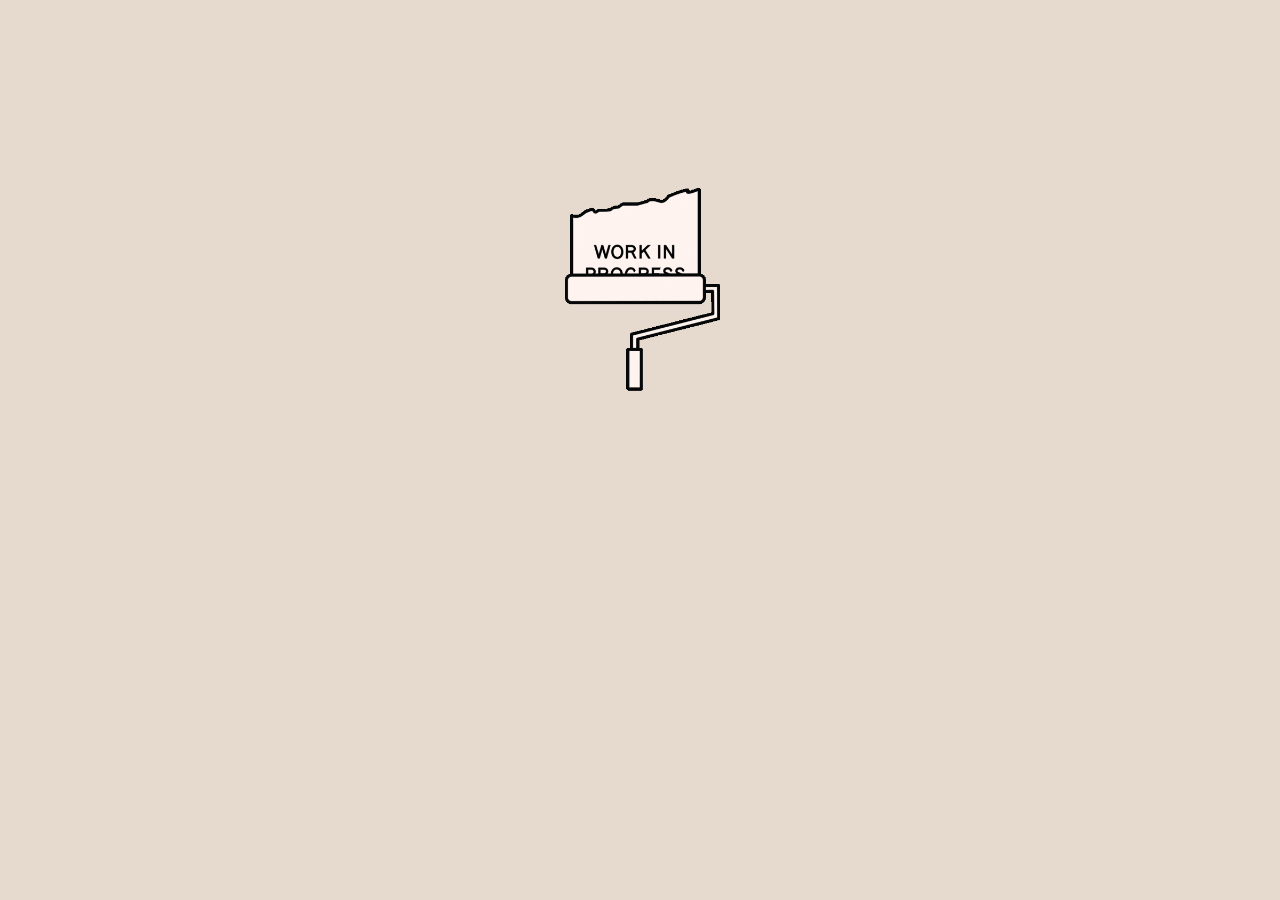
==== projects.html @ 09031d72 "Add files via upload" ====
<!DOCTYPE html>
<html>
  <head>
    <meta charset="utf-8">
    <link rel="icon" href="favicon.ico">
    <title>Barun Das</title>
    <link rel="stylesheet" href="styles.css">
  </head>
  <body>
  <img class="gif1" src="giphy1.gif" alt="work in progress">
  </body>
</html>
---- styles.css ----
body{
  margin : 0;
  background-color : #E6DACE;
  min-height: 800px;
}

.barun{
  width : 22%;
}

.gif{
  padding-top : 5%;
  width : 25%;
}

.gif1{
  position: absolute;
  top : 20%;
  right : 40%;
  width : 20%;
}

.textcontainer{
  font-family: 'Nanum Pen Script', cursive;
  font-size: 1.6vmax;
  position: absolute;
  top : 10%;
  width : 40%;
  right : 30%;
}

a{
  font-family: 'Nanum Pen Script', cursive;
  background-color: black;
  color: white ;
  font-size: 1.2vmax;
  margin-right : 2%;
  border: 2px solid black ;
  padding: 1% 2%;
  text-align: center;
  text-decoration: none;
  border-radius: 22px;
}

a:hover{
  border: 2px solid white;
  background-color: white;
  color: black;
}

@media only screen and (max-device-width: 480px){

  .barun{
    padding-top : 5%;
    width : 35%;
  }

  .gif{
    padding-top : 10%;
    width : 30%;
  }

  .textcontainer{
    font-family: 'Nanum Pen Script', cursive;
    font-size: 2vmax;
    position: absolute;
    top : 16%;
    width : 72%;
    left : 14%;
  }

  .gif1{
    position: absolute;
    top : 35%;
    right : 32%;
    width : 36%;
  }

}
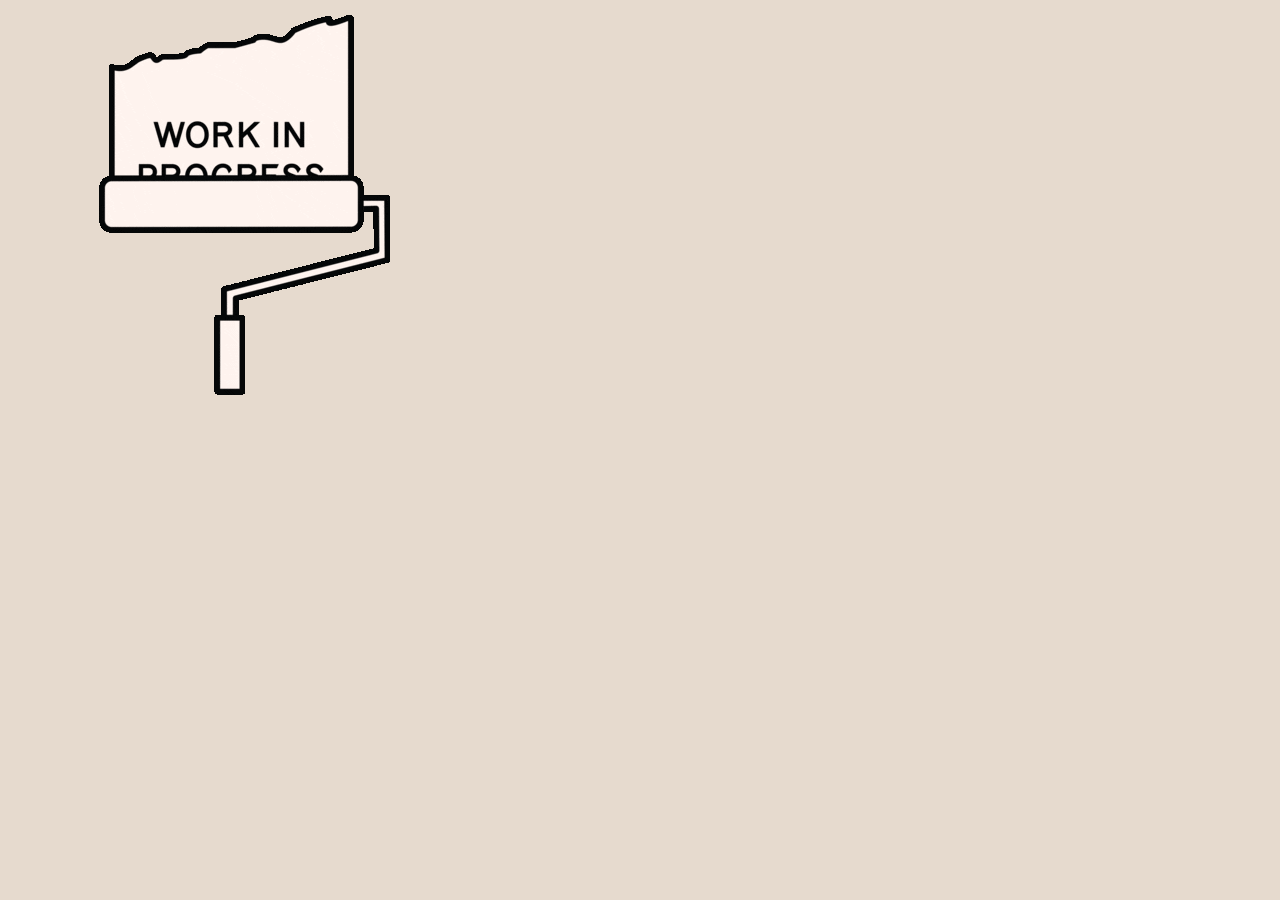
==== commit 4261ce18: "Add files via upload" ====
--- a/projects.html
+++ b/projects.html
@@ -4,9 +4,16 @@
     <meta charset="utf-8">
     <link rel="icon" href="favicon.ico">
     <title>Barun Das</title>
-    <link rel="stylesheet" href="styles.css">
+    <link rel="stylesheet" href="styles2.css">
   </head>
   <body>
   <img class="gif1" src="giphy1.gif" alt="work in progress">
+  <center>
+  <a href="#" class="fa fa-facebook"></a>
+  <a href="#" class="fa fa-google"></a>
+  <a href="#" class="fa fa-linkedin"></a>
+  <a href="#" class="fa fa-youtube"></a>
+  <a href="#" class="fa fa-instagram"></a>
+  </center>
   </body>
 </html>
--- a/styles2.css
+++ b/styles2.css
@@ -0,0 +1,36 @@
+body{
+  margin : 0;
+  background-color : #E6DACE;
+  min-height: 800px;
+}
+
+.fa {
+  padding: 5%;
+  text-align: center;
+  text-decoration: none;
+  margin-top : 5%;
+}
+
+.fa:hover {
+    opacity: 0.5;
+}
+
+.fa-facebook {
+  color: black;
+}
+
+.fa-google {
+  color: black;
+}
+
+.fa-linkedin {
+  color: black;
+}
+
+.fa-youtube {
+  color: black;
+}
+
+.fa-instagram {
+  color: black;
+}
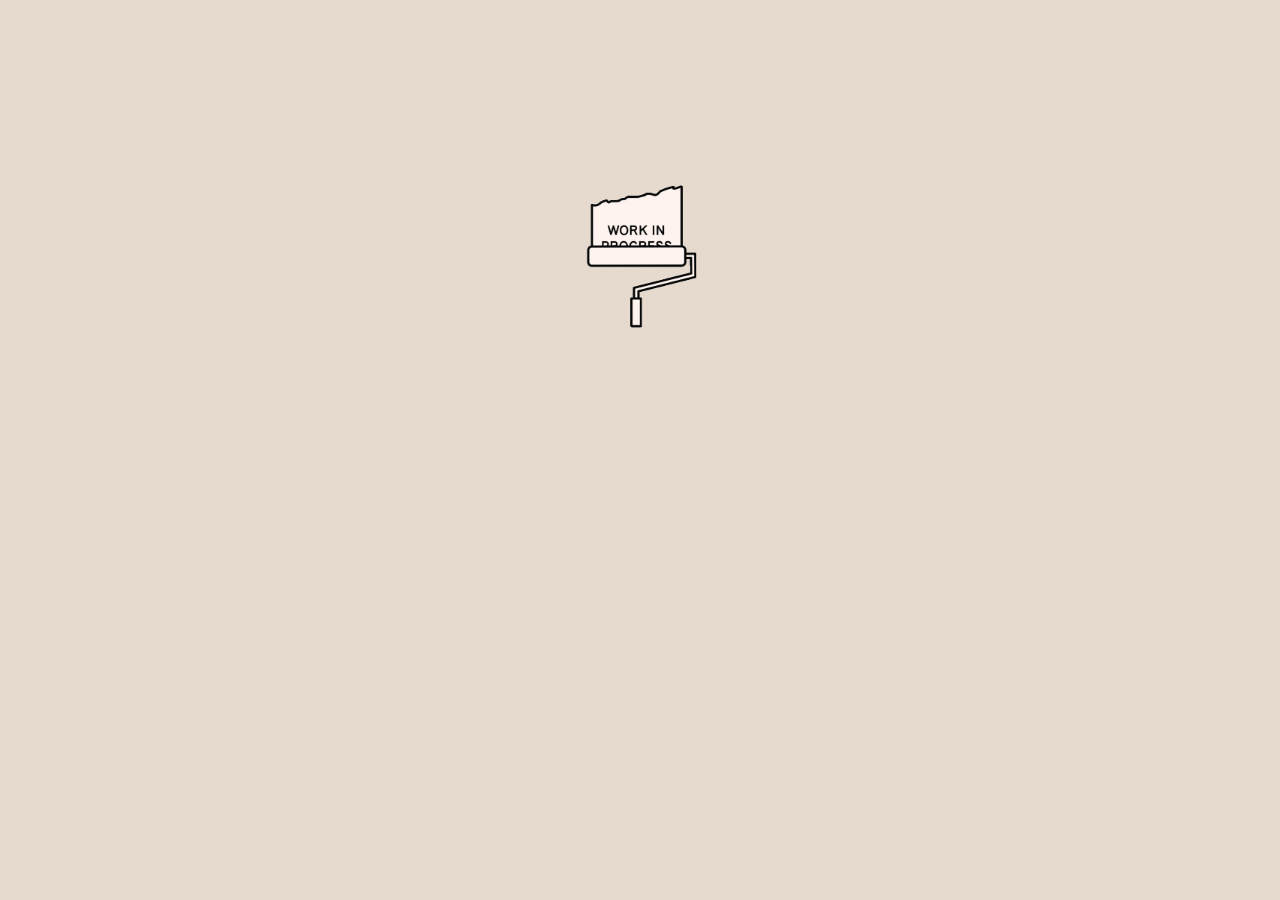
==== commit ca892de5: "Update projects.html" ====
--- a/projects.html
+++ b/projects.html
@@ -4,16 +4,9 @@
     <meta charset="utf-8">
     <link rel="icon" href="favicon.ico">
     <title>Barun Das</title>
-    <link rel="stylesheet" href="styles2.css">
+    <link rel="stylesheet" href="styles.css">
   </head>
   <body>
   <img class="gif1" src="giphy1.gif" alt="work in progress">
-  <center>
-  <a href="#" class="fa fa-facebook"></a>
-  <a href="#" class="fa fa-google"></a>
-  <a href="#" class="fa fa-linkedin"></a>
-  <a href="#" class="fa fa-youtube"></a>
-  <a href="#" class="fa fa-instagram"></a>
-  </center>
   </body>
 </html>
--- a/styles.css
+++ b/styles.css
@@ -0,0 +1,79 @@
+body{
+  margin : 0;
+  background-color : #E6DACE;
+  min-height: 800px;
+}
+
+.barun{
+  width : 22%;
+}
+
+.gif{
+  padding-top : 5%;
+  width : 25%;
+}
+
+.gif1{
+  position: absolute;
+  top : 20%;
+  right : 43%;
+  width : 14%;
+}
+
+.textcontainer{
+  font-family: 'Nanum Pen Script', cursive;
+  font-size: 1.6vmax;
+  position: absolute;
+  top : 10%;
+  width : 40%;
+  right : 30%;
+}
+
+.button{
+  font-family: 'Nanum Pen Script', cursive;
+  background-color: black;
+  color: white ;
+  font-size: 1.2vmax;
+  margin-right : 2%;
+  border: 2px solid black ;
+  padding: 1% 2%;
+  text-align: center;
+  text-decoration: none;
+  border-radius: 22px;
+}
+
+.button:hover{
+  border: 2px solid white;
+  background-color: white;
+  color: black;
+}
+
+@media only screen and (max-device-width: 480px){
+
+  .barun{
+    padding-top : 5%;
+    width : 35%;
+  }
+
+  .gif{
+    padding-top : 10%;
+    width : 30%;
+  }
+
+  .textcontainer{
+    font-family: 'Nanum Pen Script', cursive;
+    font-size: 2vmax;
+    position: absolute;
+    top : 16%;
+    width : 72%;
+    left : 14%;
+  }
+
+  .gif1{
+    position: absolute;
+    top : 35%;
+    right : 32%;
+    width : 36%;
+  }
+
+}
